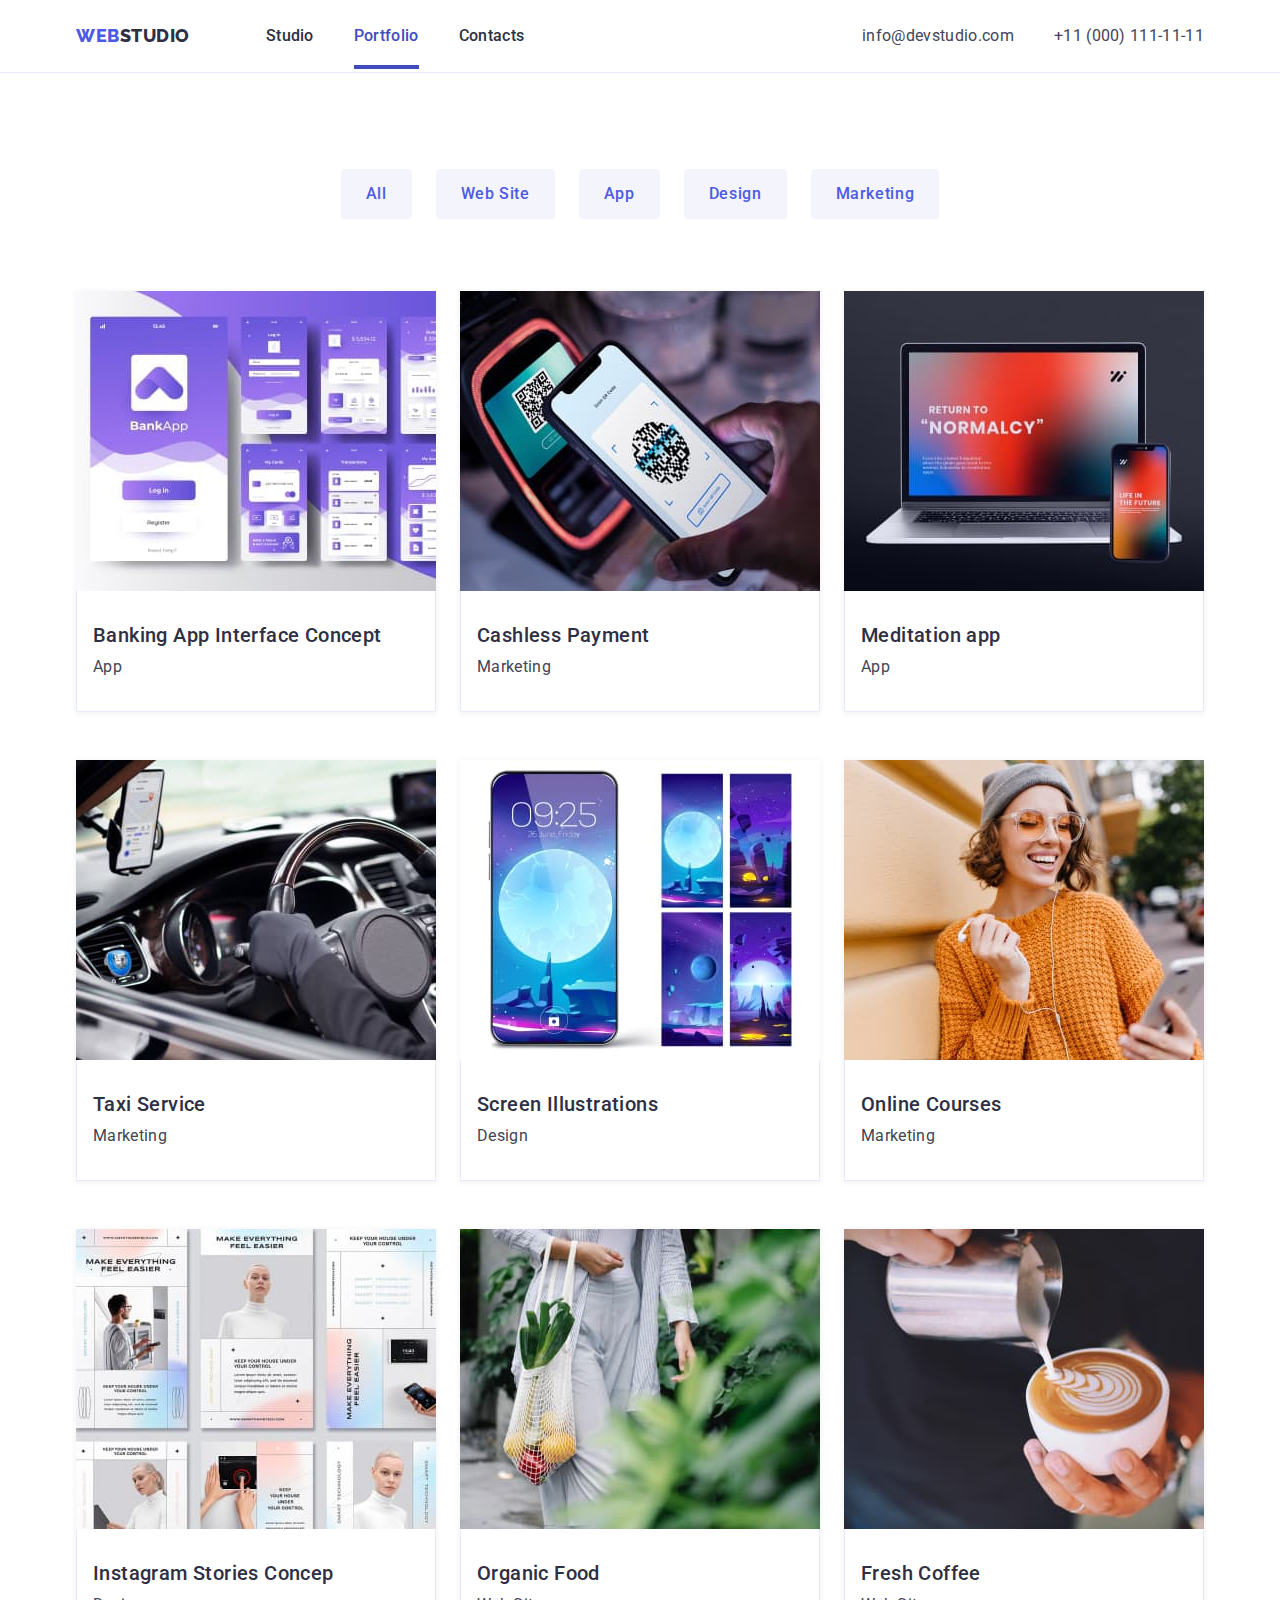
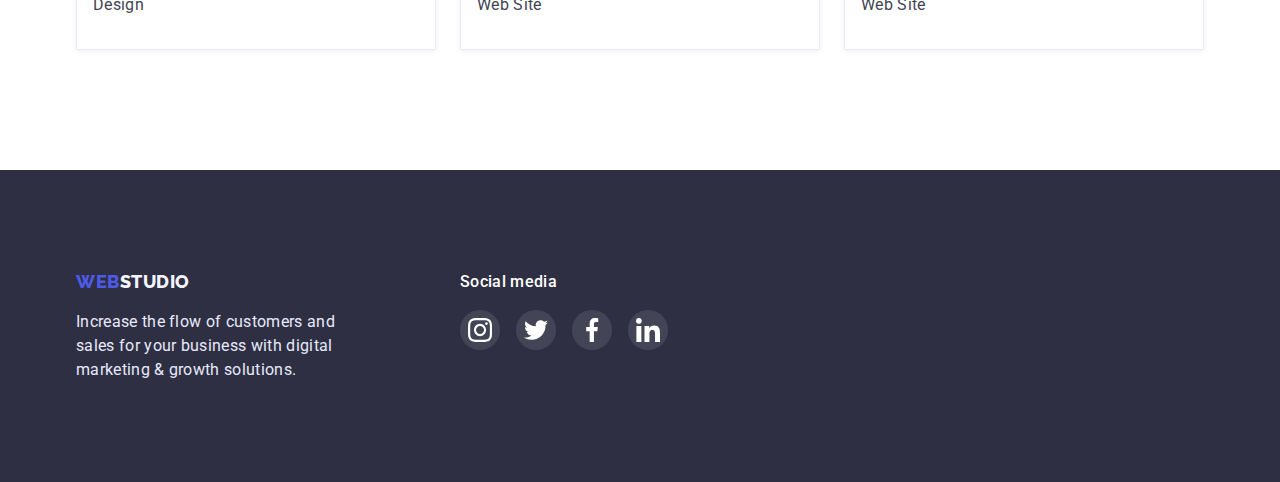
==== portfolio.html @ 72d016c6 "added a modal window" ====
<!DOCTYPE html>
<html lang="en">
<head>
    <meta charset="UTF-8">
    <meta http-equiv="X-UA-Compatible" content="IE=edge">
    <meta name="viewport" content="width=device-width, initial-scale=1.0">
    <title>Portfolio</title>
    <link rel="stylesheet" href="https://cdn.jsdelivr.net/npm/modern-normalize@1.1.0/modern-normalize.min.css">
    <link rel="preconnect" href="https://fonts.googleapis.com"><link rel="preconnect" href="https://fonts.gstatic.com" crossorigin><link href="https://fonts.googleapis.com/css2?family=Raleway:wght@800&family=Roboto:wght@400;500;700&display=swap" rel="stylesheet">
    <link rel="stylesheet" href="./css/styles.css">
</head>
<body>
    <!-- ========= HEADER =============-->
    <header class="page-header">
        <div class="container page-header-container">
            <nav class="menu menu-nav">
                <a class="logo link margin-logo" href="./index.html"><span class="logo-first">Web</span><span class="logo-second">Studio</span></a>
                <ul class="menu-list list margin-list">
                    <li class="menu-item">
                        <a class="menu-link link" href="index.html">Studio</a></li>
                    <li class="menu-item">
                        <a class="menu-link link current" href="./portfolio.html">Portfolio</a></li>
                    <li class="menu-item">
                        <a class="menu-link link" href="">Contacts</a></li>
                </ul>
            </nav>
            <address class="address">
                <ul class="address-list list margin-list">
                    <li  class="address-item address-item-email">
                        <a class="email link" href="mailto:info@devstudio.com">info@devstudio.com</a>
                    </li>
                    <li class="address-item address-item-tel">
                        <a class="tel link" href="tel:+110001111111">+11 (000) 111-11-11</a>
                    </li>
                </ul>
            </address>
        </div>
    </header>

    <!-- ============ Filter buttons ========== -->
    <main>
        <section class="filters">
            <div class="container filter-container">
                <h1 class="work-title visually-hidden">Our work</h1>
                <ul class="filter-list list margin-list">
                    <li  class="filter-item">
                        <button class="filter-btn" type="button">All</button>
                    </li>
                    <li class="filter-item">
                        <button class="filter-btn" type="button">Web Site</button>
                    </li>
                    <li class="filter-item">
                        <button class="filter-btn" type="button">App</button>
                    </li>
                    <li class="filter-item">
                        <button class="filter-btn" type="button">Design</button>
                    </li>
                    <li class="filter-item">
                        <button class="filter-btn" type="button">Marketing</button>
                    </li>                      
                </ul>
    
    <!-- =========== Work examples ============== -->
            
                <ul class="work-list list margin-list">
                    <li class="work-item">
                        <a class="work-link link" href="">                    
                            <img src="./images-portfolio/portfolio1.jpg" alt="bank app" width="360" height="300">
                            <div class="work-card">
                                <h2 class="work-name name">Banking App Interface Concept</h2>
                                <p class="work-description description">App</p>
                            </div>
                        </a>
                    </li>
                    <li class="work-item">
                        <a class="work-link link" href="">
                            <img src="./images-portfolio/portfolio2.jpg" alt="phone" width="360" height="300">
                            <div class="work-card">
                                <h2 class="work-name name">Cashless Payment</h2>
                                <p class="work-description description">Marketing</p>
                            </div> 
                        </a>              
                    </li> 
                    <li class="work-item">
                        <a class="work-link link" href="">
                            <img src="./images-portfolio/portfolio3.jpg" alt="laptop" width="360" height="300">
                            <div class="work-card">
                                <h2 class="work-name name">Meditation app</h2>
                                <p class="work-description description">App</p> 
                            </div>
                        </a>             
                    </li>
                    <li class="work-item">
                        <a class="work-link link" href="">
                            <img src="./images-portfolio/portfolio4.jpg" alt="taxi car" width="360" height="300">
                            <div class="work-card">
                                <h2 class="work-name name">Taxi Service</h2>
                                <p class="work-description description">Marketing</p>
                            </div>
                        </a>
                    </li>
                    <li class="work-item">
                        <a class="work-link link" href="">
                            <img src="./images-portfolio/portfolio5.jpg" alt="phone screen" width="360" height="300">
                            <div class="work-card">
                                <h2 class="work-name name">Screen Illustrations</h2>
                                <p class="work-description description">Design</p>
                        </a>
                            </div>
                    </li>
                    <li class="work-item">
                        <a class="work-link link" href="">
                            <img src="./images-portfolio/portfolio6.jpg" alt="smiling girl" width="360" height="300">
                            <div class="work-card">
                                <h2 class="work-name name">Online Courses</h2>
                                <p class="work-description description">Marketing</p>
                            </div>
                        </a>
                    </li>
                    <li class="work-item">
                        <a class="work-link link" href="">                    
                            <img src="./images-portfolio/portfolio7.jpg" alt="stories" width="360" height="300">
                            <div class="work-card">
                                <h2 class="work-name name">Instagram Stories Concep</h2>
                                <p class="work-description description">Design</p>
                            </div>
                        </a>
                    </li>
                    <li class="work-item">
                        <a class="work-link link" href="">
                            <img src="./images-portfolio/portfolio8.jpg" alt="groceries" width="360" height="300">
                            <div class="work-card">
                                <h2 class="work-name name">Organic Food</h2>
                                <p class="work-description description">Web Site</p>
                            </div>
                        </a>               
                    </li>
                    <li class="work-item">
                        <a class="work-link link" href="">
                            <img src="./images-portfolio/portfolio9.jpg" alt="barista" width="360" height="300">
                            <div class="work-card">
                                <h2 class="work-name name">Fresh Coffee</h2>
                                <p class="work-description description">Web Site</p> 
                            </div>
                        </a>               
                    </li>
                </ul>
            </div>

            
        </section>   
    </main>

    <!-- =========== FOOTER ============= -->
    
    <footer class="page-footer">
        <div class="container footer-container">
            <div class="logo-footer">
                <a class="logo link" href="./index.html"><span class="footer-logo-first">Web</span><span class="footer-logo-second">Studio</span></a>
                <p class="footer-description description">Increase the flow of customers and sales for your business with digital marketing & growth solutions.</p>
            </div>
            <div class="media-footer">
                <h3 class="footer-social-title">Social media</h3>
                <ul class="footer-social-list list">
                    <li class="footer-social-item">
                        <a class="footer-social-link link" href="">
                            <svg class="footer-social-icon" width="24px" height="24px">
                                <use href="./images/icons.svg#icon-instagram"></use>
                            </svg>
                        </a>
                    </li>
                    <li class="footer-social-item">
                        <a class="footer-social-link link" href="">
                            <svg class="footer-social-icon" width="24px" height="24px">
                                <use href="./images/icons.svg#icon-twitter"></use>
                            </svg>
                        </a> 
                    </li>                               
                    <li class="footer-social-item">
                        <a class="footer-social-link link" href="">
                        <svg class="footer-social-icon" width="24px" height="24px">
                            <use href="./images/icons.svg#icon-facebook"></use>
                        </svg>
                        </a> 
                    </li>                               
                    <li class="footer-social-item">
                        <a class="footer-social-link link" href="" type="button">
                            <svg class="footer-social-icon" width="24px" height="24px">
                                <use href="./images/icons.svg#icon-linkedin"></use>
                            </svg>
                        </a>
                    </li>
                </ul>
            </div>
        </div>    
    </footer>
</body>
</html>
---- css/styles.css ----
h1,h2,h3,h4, p {
    margin-top: 0;
    margin-bottom: 0;
}

ul, ol {
    padding-left: 0;
}

img {
    display: block;
}

button {
    cursor: pointer;
}

.container {
    max-width: 1158px;
    margin: 0px auto;
    padding: 0px 15px;
}

body {
    font-family: Roboto, sans-serif;
    letter-spacing: 0.02em;
}

:root {
    --primary-text-color: #2E2F42;
    --secondary-text-color: #434455;
    --primary-accent-color: #404BBF;
    --secondary-accent-color: #4D5AE5;
    --dark-background-text: #FFFFFF;
    --light-background-color: #F4F4FD;
}

/* ======= COMPONENTS ======== */

/* .link.current {
    color: var(--primary-accent-color)
    text-decoration: underline;
} */

.list {
    list-style: none;
}

.link {
    text-decoration: none;
}

.name {
    font-weight: 500;
    font-size: 20px;
    line-height: 1.2;
    letter-spacing: 0.02em;
}

.description {
    font-size: 16px;
    line-height: 1.5;
}

.margin-list {
    margin-bottom: 0;
    margin-top: 0;
}

.padding-top {
    padding-top: 120px;
}

.padding-bottom {
    padding-bottom: 120px;
}

/* =====/components========= */

/* =================== HEADER =================== */

.page-header {
    background-image: var(--dark-background-text);
    border-bottom: 1px solid #E7E9FC;
    padding-top: 24px;
    padding-bottom: 24px;
}

.page-header-container {
    display: flex;
    align-items: center;
}

.menu-nav {
    display: flex;
    align-items: center;
}
.menu-list {
    display: flex;
    align-items: center;
}

.menu-item:not(:last-child) {
    margin-right: 40px;
}

/* відділяє мейл і тел */
.address {
    margin-left: auto;
}
/* --- */

.address-list {
    display: flex;
    align-items: center;
}

.logo {
    font-family: 'Raleway', sans-serif;
    font-weight: 800;
    font-size: 18px;
    line-height: 1.33;
    letter-spacing: 0.03em;
    text-transform: uppercase;
}

.margin-logo {
    margin-right: 76px;
}

.logo-first {
    color: var(--secondary-accent-color);
}

.logo-second {
    color: var(--primary-text-color);
}

.menu-link {
    padding-top: 24px;
    padding-bottom: 24px;

    font-weight: 500;
    font-size: 16px;
    line-height: 1.5;
    color: var(--primary-text-color)
}

.menu-link:hover,
.menu-link:focus {
    color: var(--primary-accent-color);
}

.current {
    position: relative;
    color: var(--primary-accent-color);
}

.current::after {
    position: absolute;
    content: '';
    display: block;
    width: 100%;
    height: 4px;
    left: 0;
    bottom: 0;
    margin: 0 0;
    /* opacity: 0; */
    /* transition: opacity 250ms cubic-bezier(0.165, 0.84, 0.44, 1); */

    background-color: var(--primary-accent-color);
}

.current:hover::after {
    /* opacity: 1; */

}

.email {
    margin-right: 40px;
}

.tel,
.email {
    padding-top: 24px;
    padding-bottom: 24px;

    font-style: normal;
    font-size: 16px;
    line-height: 1.5;
    color: var(--secondary-text-color)
}

.tel:hover,
.tel:focus {
    color: var(--primary-accent-color);
}

.email:hover,
.email:focus {
    color: var(--primary-accent-color);
}

/* =================== HERO =================== */

.hero {
    background-image: 
    linear-gradient(
        rgba(46, 47, 66, 0.7), 
        rgba(46, 47, 66, 0.7)),
    url(../images/people-office.jpg);
    /* background-color: var(--secondary-text-color); */

    background-size: cover;
    background-position: center;
    background-repeat: no-repeat;

    max-width: 1440px;
    height: 600px;
    margin-left: auto;
    margin-right: auto;
    padding-top: 188px;
    padding-bottom: 188px;
}

.hero-title {
    margin-bottom: 48px;
    max-width: 496px;
    margin-right: auto;
    margin-left: auto;

    font-size: 56px;
    line-height: 1.07;
    letter-spacing: 0.02em;
    text-align: center;
    color: var(--dark-background-text);
}

.hero-btn {
    display: flex;
    align-items: center;
    min-width: 169px;
    margin-left: auto;
    margin-right: auto;
    padding: 16px 32px;
    border-radius: 4px;
    border: 1px solid transparent;
    box-shadow: 0px 4px 4px rgba(0, 0, 0, 0.15);

    font-family: inherit;
    font-weight: 500;
    font-size: 16px;
    line-height: 1.5;
    letter-spacing: 0.04em;
    color: var(--dark-background-text);
    cursor: pointer;
    background-color: var(--secondary-accent-color);
}

.hero-btn:hover,
.hero-btn:focus {
    background-color: var(--primary-accent-color);
    box-shadow: 0px 4px 4px rgba(0, 0, 0, 0.15);
}
/* =================== FEATURES =================== */

.visually-hidden {
    position: absolute;
    white-space: nowrap;
    width: 1px;
    height: 1px;
    overflow: hidden;
    border: 0;
    padding: 0;
    clip: rect(0 0 0 0);
    clip-path: inset(50%);
    margin: -1px;
}

.features {
    padding-top: 120px;
    padding-bottom: 120px;
}

.features-list {
    display: flex;
    flex-wrap: wrap;
    margin-left: -24px;
}

.features-item {
    flex-basis: calc( 100% / 4 - 24px );
    margin-left: 24px;
}

.feature-name {
    margin-bottom: 8px;

    color: var(--primary-text-color)
}

.feature-description {
    color: var(--secondary-text-color);
}

.features-images {
    display: flex;
    justify-content: center;
    padding-top: 24px;
    padding-bottom: 24px;
    margin-bottom: 8px;

    background-color: var(--light-background-color);
}

/* =================== SERVICES =================== */

.services {
    padding-bottom: 120px;
}

.services-list {
    display: flex;
    align-items: center;
    margin-bottom: 0;
    margin-top: 0;
    gap: 24px;
}

.services-title {
    margin-bottom: 72px;

    font-size: 36px;
    line-height: 1.11;
    letter-spacing: 0.02em;
    text-align: center;
    text-transform: capitalize;
    color: var(--primary-text-color);
}

/* alternative list width: */

/* .services-item {
    flex-basis: calc( (100%-2) * 48 / 3 ) ;
}  */

/* ================= TEAM MEMBERS ============== */

.team {
    background-color: var(--light-background-color);
    padding-top: 120px;
    padding-bottom: 120px;
}

.team-title {
    margin-bottom: 72px;

    font-size: 36px;
    line-height: 1.11;
    letter-spacing: 0.02em;
    text-align: center;
    text-transform: capitalize;
    color: var(--primary-text-color);
}

.team-list {
    display: flex;
    flex-wrap: wrap;
    align-items: center;
}

.team-item:not(:nth-child(4n)) {
    margin-right: 24px;
}

.team-card {
    background-color: #FFFFFF;
    padding-bottom: 32px;
    padding-top: 32px;
    box-shadow: 0px 1px 6px rgba(46, 47, 66, 0.08), 0px 1px 1px rgba(46, 47, 66, 0.16), 0px 2px 1px rgba(46, 47, 66, 0.08);
}


.team-name {
    margin-bottom: 8px;
    text-align: center;
    color: var(--primary-text-color);
}

.team-position {
    text-align: center;
    color: var(--secondary-text-color);
    margin-bottom: 8px;
}

.team-social {
    display: flex;
    justify-content: space-between;
    align-items: center;
    width: 232px;
    margin-right: auto;
    margin-left: auto;
}

.social-button {
    display: flex;
    justify-content: center;
    align-items: center;
    width: 40px;
    height: 40px;
    border-radius: 50%;
    background-color: var(--secondary-accent-color);
    border-color: transparent;
}

.social-button:is(:hover, :focus) {
    background-color: var(--primary-accent-color);
}

.social-icon {
    fill: var(--dark-background-text);
}

/* =========== Customers ============ */

.customers {
    padding-top: 130px;
    padding-bottom: 120px;
}

.customers-title {
    margin-bottom: 72px;

    font-family: 'Roboto', sans-serif;
    font-size: 36px;
    line-height: 1.1;
    text-align: center;
    letter-spacing: 0.02em;
    color: var(--primary-text-color);
}

.customers-list {
    display: flex;
    align-items: center;
    flex-wrap: wrap;
    margin-top: 0;
    margin-bottom: 0;  
    gap: 24px;  
}

.customers-item {
}

.customers-link {
    display: flex;
    max-width: 168px;
    padding: 16px 32px;
    border: 1px solid #8E8F99;
    border-radius: 4px;
}

.customers-link:is(:hover, :focus) {
    border-color: var(--secondary-accent-color);
}

.customers-icon {
    fill: #8E8F99;
}

.customers-link:is(:hover, :focus) .customers-icon {
    fill: var(--secondary-accent-color);
}

/* =========== FOOTER ============ */

.page-footer {
    background-color: var(--primary-text-color);
    padding-top: 100px;
    padding-bottom: 100px;
}

.footer-container {
    display: flex;
}

.media-footer {
    width: 208px;
    margin-left: 120px;
}

.footer-logo-first {
    color:var(--secondary-accent-color);
}

.footer-logo-second {
    color:var(--light-background-color);
}

.footer-description {
    width: 264px;
    margin-top: 16px;

    letter-spacing: 0.02em;
    color: #E7E9FC;
}

.footer-social-title {
    margin-bottom: 16px;

    font-family: 'Roboto', sans-serif;
    font-weight: 500;
    font-size: 16px;
    line-height: 1.5;
    letter-spacing: 0.02em;
    color: var(--dark-background-text);
}

.footer-social-list {
    display: flex;
    width: 208px;
    margin-left: -16px;
}

.footer-social-link {
    flex-basis: calc(100% / 4 - 16px);
    display: flex;
    align-items: center;
    width: 40px;
    height: 40px;
    margin-left: 16px;
    background-color: var(--secondary-text-color);
    border-radius: 50%;
}

.footer-social-icon {
    margin-left: auto;
    margin-right: auto;
    fill: var(--dark-background-text);
}

.footer-social-link:is(:hover, :focus) {
    background-color: #31D0AA;
}



/* ======= PORTFOLIO PAGE =========*/

/* ====== Filter buttons ======= */

.filters {
    padding-top: 96px;
    padding-bottom: 120px;
}

.filter-list {
    display: flex;
    align-items: center;
    justify-content: center;
}

.filter-item:not(:last-child) {
    margin-right: 24px;
}

.filter-btn {
    display: flex;
    flex-direction: row;
    align-items: flex-start;
    padding: 12px 24px;
    border-radius: 4px;
    border: 1px solid transparent;

    font-family: inherit;
    font-weight: 500;
    font-size: 16px;
    line-height: 1.5;
    align-items: center;
    text-align: center;
    letter-spacing: 0.04em;
    color: var(--secondary-accent-color);
    background-color: var(--light-background-color);
    cursor: pointer;
}

.filter-btn:hover,
.filter-btn:focus {
    color: var(--dark-background-text);
    background-color: var(--primary-accent-color);
    box-shadow: 0px 3px 1px rgba(0, 0, 0, 0.1), 0px 2px 1px rgba(0, 0, 0, 0.08), 0px 2px 2px rgba(0, 0, 0, 0.12);
}

/* <!-- =========== Work examples ============== --> */

.work-list {
    display: flex;
    align-items: center;
    flex-wrap: wrap;
    margin-top: 72px;
}

.work-item:not(:nth-child(3n)) {
    margin-right: 24px;
}

.work-item:not(:nth-last-child(-n+3)) {
    margin-bottom: 48px;
}

.work-item {
    box-shadow: 0px 1px 6px rgba(46, 47, 66, 0.08);
}

.work-item:hover {
    border: var(--light-background-color);
    box-shadow: 0px 1px 6px rgba(46, 47, 66, 0.08), 0px 1px 1px rgba(46, 47, 66, 0.16), 0px 2px 1px rgba(46, 47, 66, 0.08);}

.work-card {
    padding: 32px 16px;
    background-color: var(--dark-background-text);
    border: 1px solid #E7E9FC;
    border-top: transparent;
}

.work-name {
    margin-bottom: 8px;
    color: var(--primary-text-color);
}

.work-description {
    color: var(--secondary-text-color);
}

/* ====== Modal window ========= */

.modal-background {
    position: fixed;
    top: 0;
    left: 0;
    width: 100%;
    height: 100%;
    background-color: rgba(46, 47, 66, 0.4);
}

.modal-window {
    display: flex;
    justify-content: end;
    position: absolute;
    top: 50%;
    left: 50%;
    transform: translate(-50%, -50%);
    width: 408px;
    height: 576px;
    padding: 24px;
    border-radius: 4px;
    background-color: #FCFCFC;
}

.modal-button {
    width: 24px;
    height: 24px;
    border-radius: 50%;
    border: 1px solid rgba(0, 0, 0, 0.1);
    /* background-color: #E7E9FC; */
}

.modal-image {
    fill: #000;
}
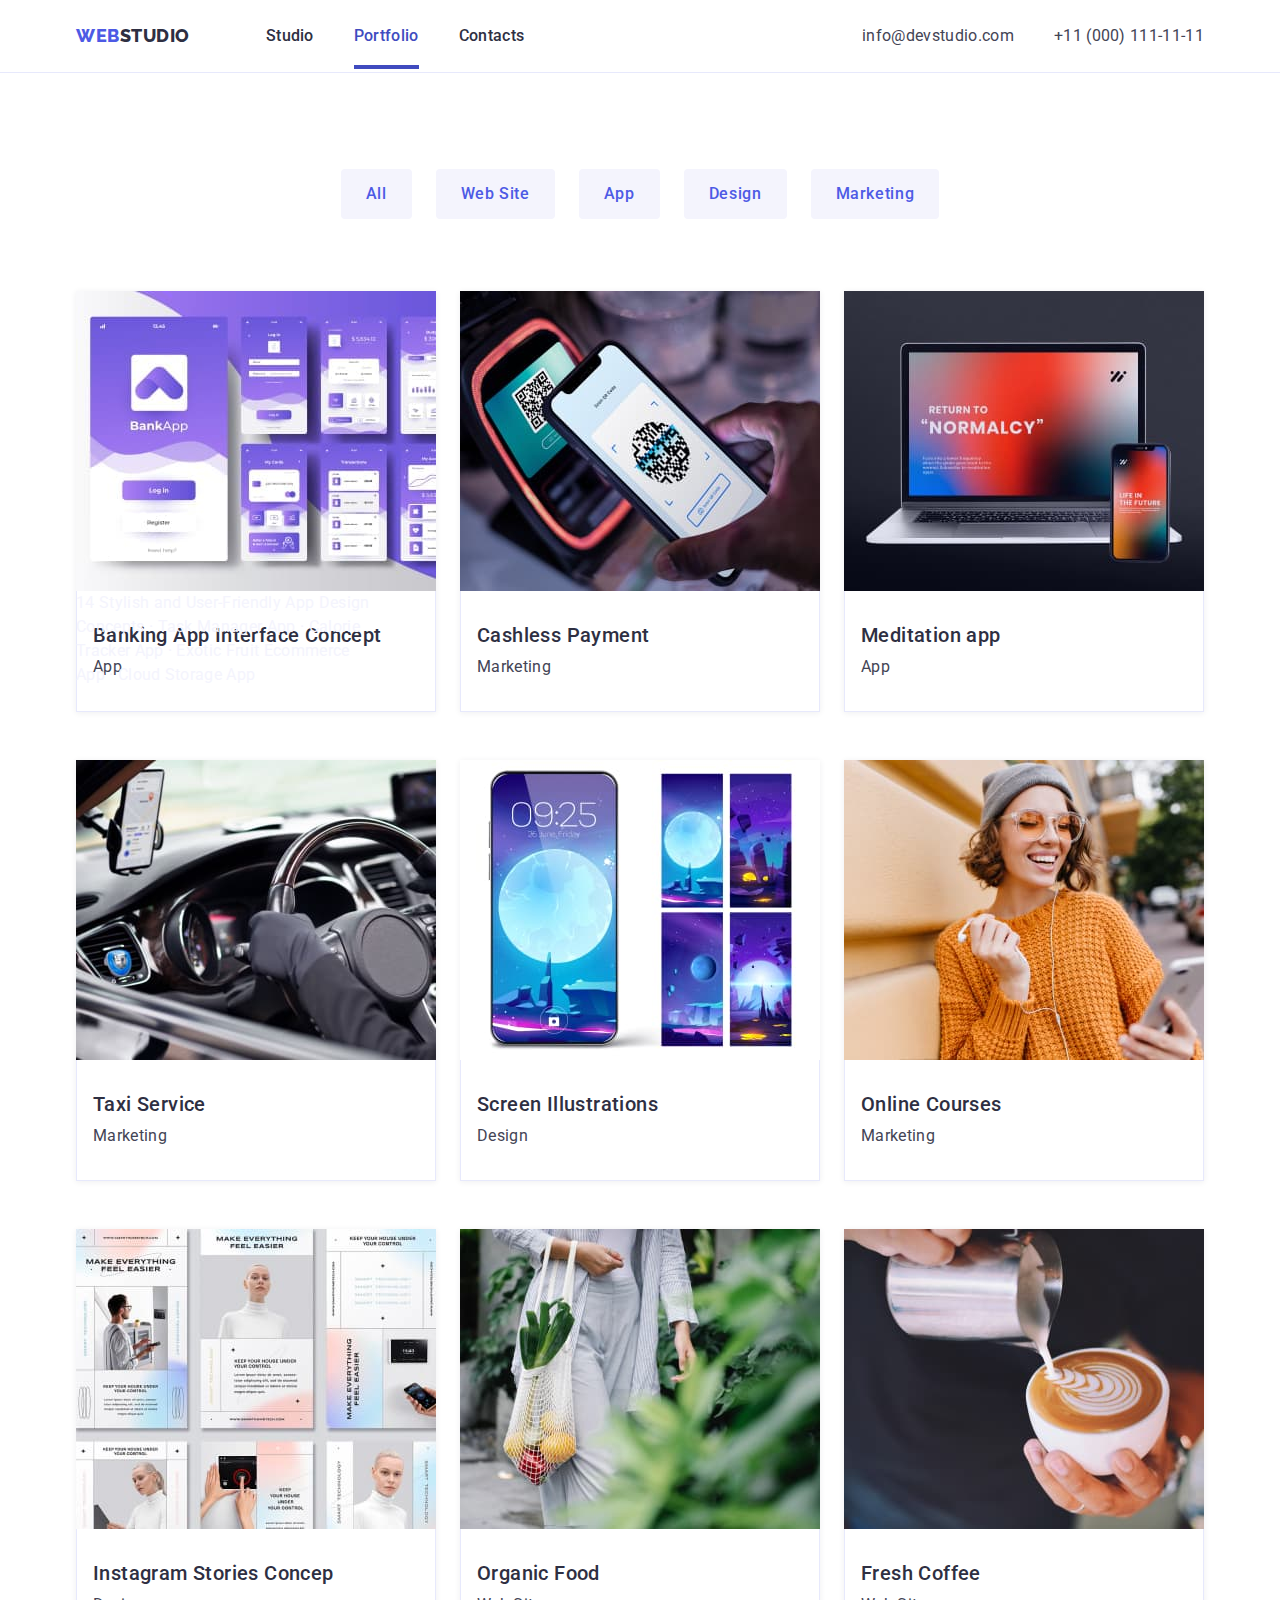
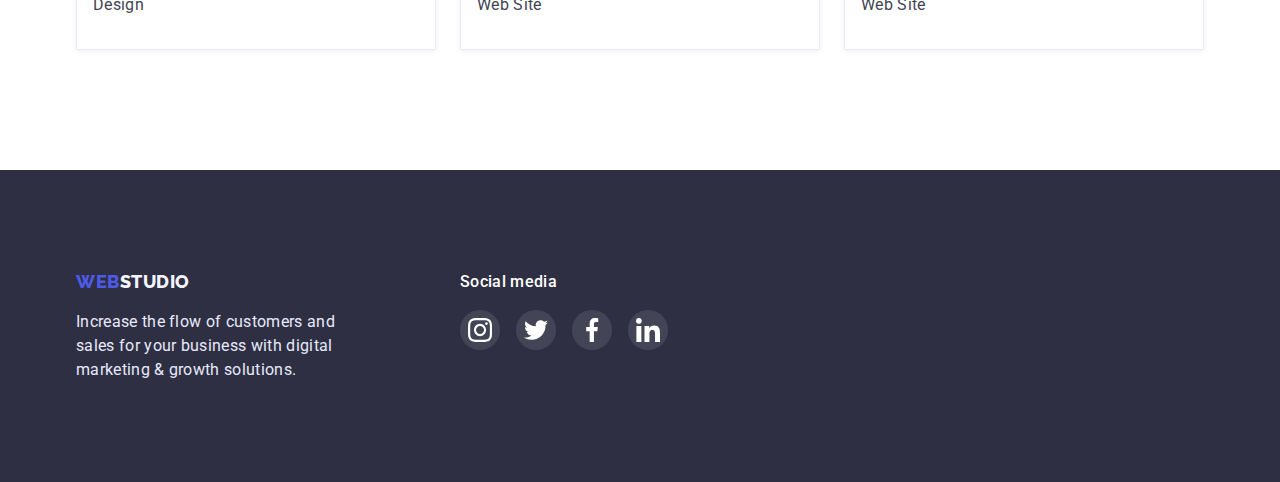
==== commit 3f1f17ab: "added icon" ====
--- a/portfolio.html
+++ b/portfolio.html
@@ -64,8 +64,13 @@
             
                 <ul class="work-list list margin-list">
                     <li class="work-item">
-                        <a class="work-link link" href="">                    
-                            <img src="./images-portfolio/portfolio1.jpg" alt="bank app" width="360" height="300">
+                        <a class="work-link link" href="">
+                            <div class="card-overlay">
+                                <img src="./images-portfolio/portfolio1.jpg" alt="bank app" width="360" height="300">
+                                <p class="card-text">
+                                    14 Stylish and User-Friendly App Design Concepts · Task Manager App · Calorie Tracker App · Exotic Fruit Ecommerce App · Cloud Storage App
+                                </p>
+                            </div>                    
                             <div class="work-card">
                                 <h2 class="work-name name">Banking App Interface Concept</h2>
                                 <p class="work-description description">App</p>
--- a/css/styles.css
+++ b/css/styles.css
@@ -631,6 +631,20 @@
     color: var(--secondary-text-color);
 }
 
+.card-overlay {
+    position: relative;
+}
+
+.card-text {
+    position: absolute;
+    width: 296px;
+
+    font-size: 16px;
+    line-height: 1.5;
+    letter-spacing: 0.02em;
+    color: var(--light-background-color);
+}
+
 /* ====== Modal window ========= */
 
 .modal-background {
@@ -657,13 +671,16 @@
 }
 
 .modal-button {
+    display: flex;
+    justify-content: center;
+    align-items: center;
     width: 24px;
     height: 24px;
     border-radius: 50%;
     border: 1px solid rgba(0, 0, 0, 0.1);
-    /* background-color: #E7E9FC; */
+    background-color: #E7E9FC;
 }
 
 .modal-image {
-    fill: #000;
+    stroke: #000;
 }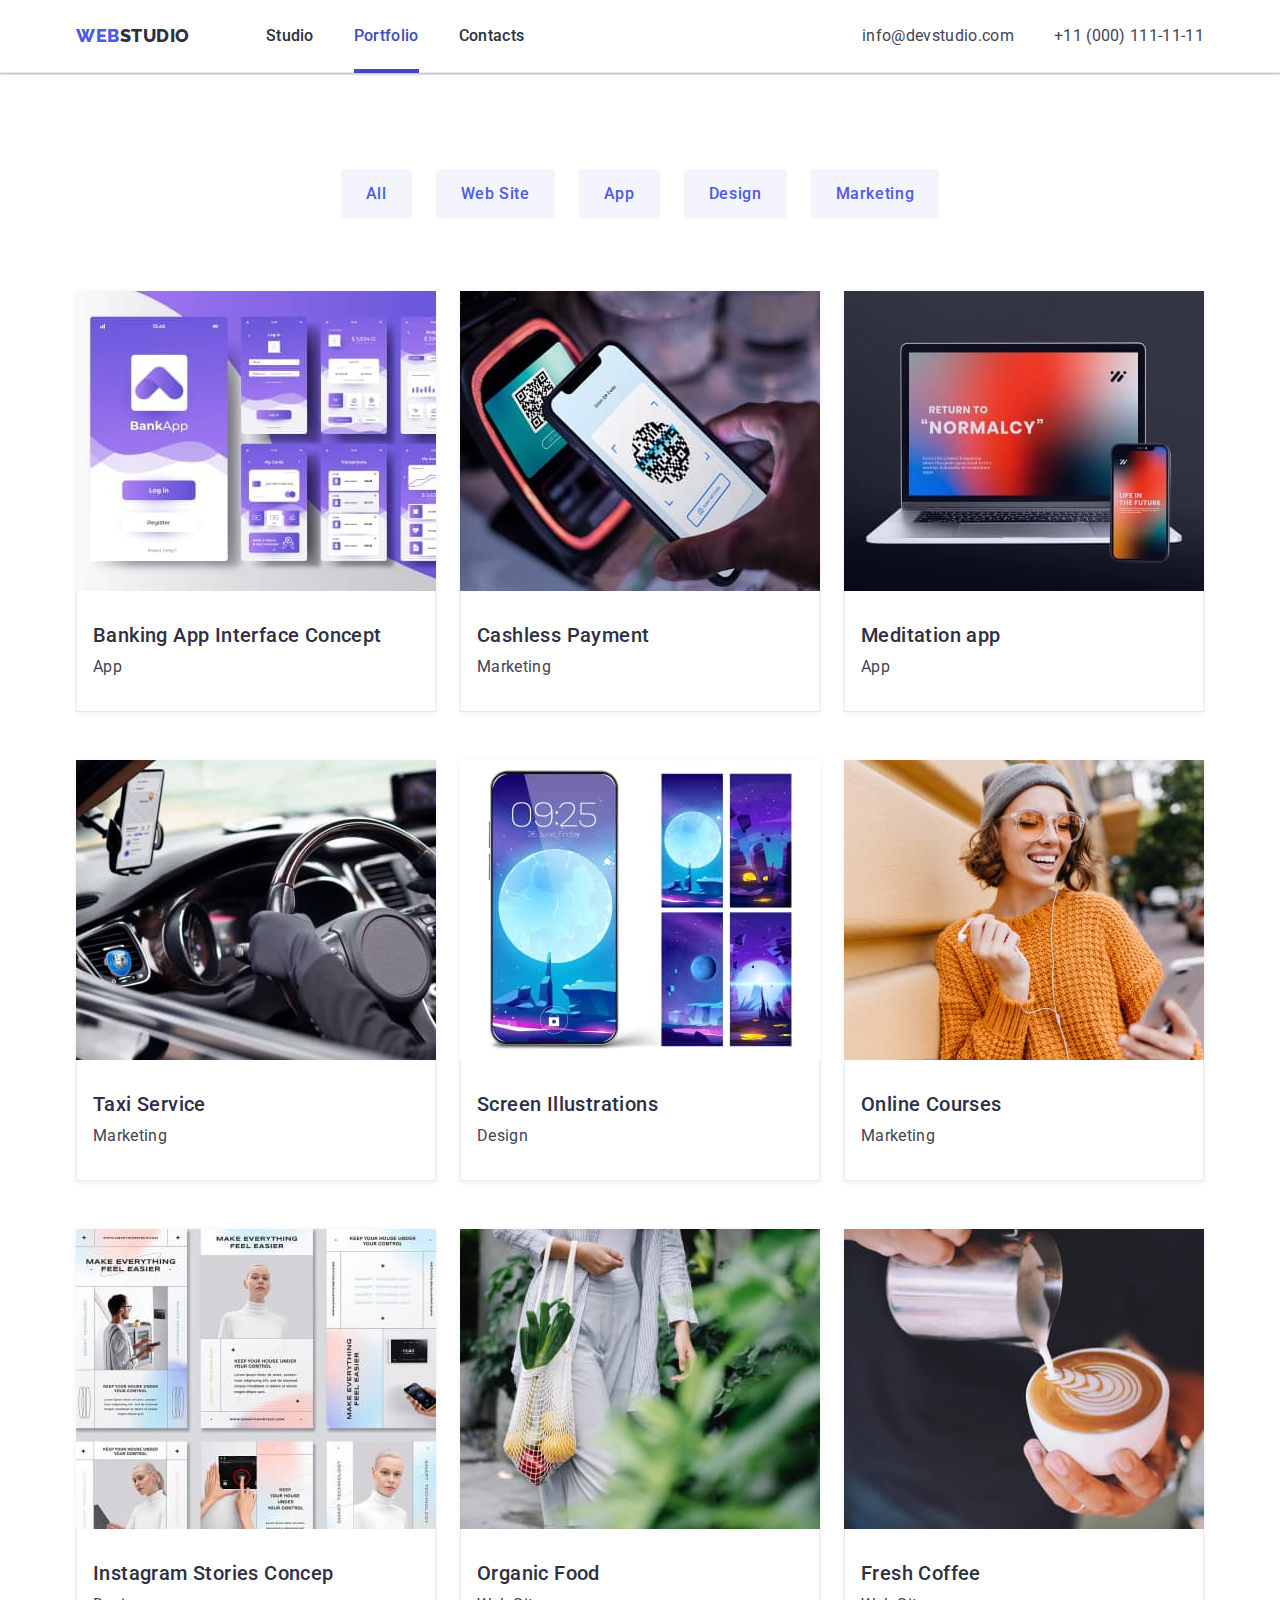
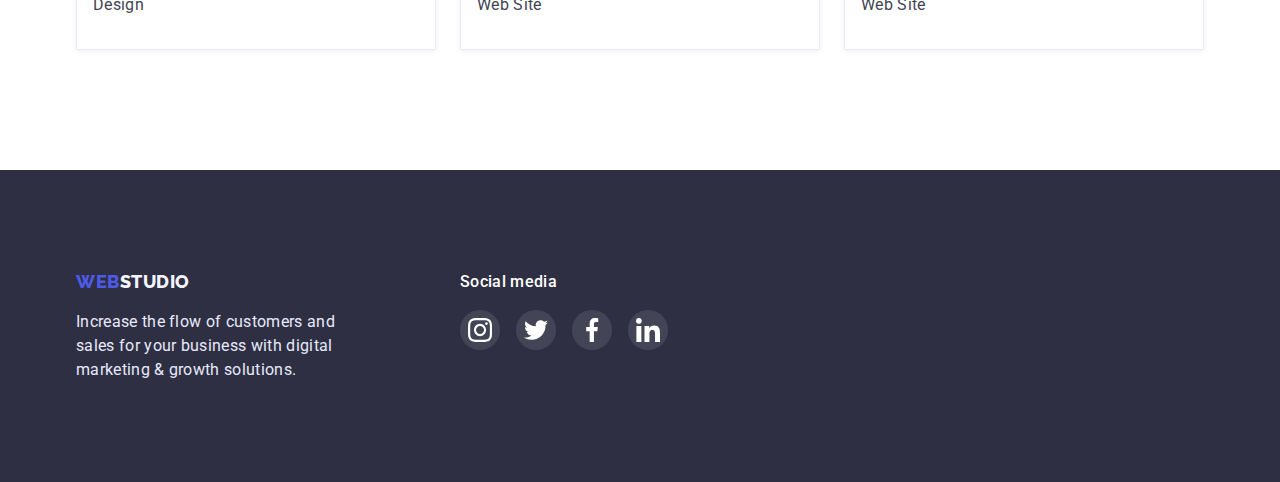
==== commit 3bc19015: "added card-overlays" ====
--- a/portfolio.html
+++ b/portfolio.html
@@ -79,7 +79,12 @@
                     </li>
                     <li class="work-item">
                         <a class="work-link link" href="">
-                            <img src="./images-portfolio/portfolio2.jpg" alt="phone" width="360" height="300">
+                            <div class="card-overlay">
+                                <img src="./images-portfolio/portfolio2.jpg" alt="phone" width="360" height="300">
+                                <p class="card-text">
+                                    14 Stylish and User-Friendly App Design Concepts · Task Manager App · Calorie Tracker App · Exotic Fruit Ecommerce App · Cloud Storage App
+                                </p>
+                            </div>
                             <div class="work-card">
                                 <h2 class="work-name name">Cashless Payment</h2>
                                 <p class="work-description description">Marketing</p>
@@ -88,7 +93,12 @@
                     </li> 
                     <li class="work-item">
                         <a class="work-link link" href="">
-                            <img src="./images-portfolio/portfolio3.jpg" alt="laptop" width="360" height="300">
+                            <div class="card-overlay">
+                                <img src="./images-portfolio/portfolio3.jpg" alt="laptop" width="360" height="300">
+                                <p class="card-text">
+                                    14 Stylish and User-Friendly App Design Concepts · Task Manager App · Calorie Tracker App · Exotic Fruit Ecommerce App · Cloud Storage App
+                                </p>
+                            </div>
                             <div class="work-card">
                                 <h2 class="work-name name">Meditation app</h2>
                                 <p class="work-description description">App</p> 
@@ -97,7 +107,12 @@
                     </li>
                     <li class="work-item">
                         <a class="work-link link" href="">
-                            <img src="./images-portfolio/portfolio4.jpg" alt="taxi car" width="360" height="300">
+                            <div class="card-overlay">
+                                <img src="./images-portfolio/portfolio4.jpg" alt="taxi car" width="360" height="300">
+                                <p class="card-text">
+                                    14 Stylish and User-Friendly App Design Concepts · Task Manager App · Calorie Tracker App · Exotic Fruit Ecommerce App · Cloud Storage App
+                                </p>
+                            </div>
                             <div class="work-card">
                                 <h2 class="work-name name">Taxi Service</h2>
                                 <p class="work-description description">Marketing</p>
@@ -106,7 +121,12 @@
                     </li>
                     <li class="work-item">
                         <a class="work-link link" href="">
-                            <img src="./images-portfolio/portfolio5.jpg" alt="phone screen" width="360" height="300">
+                            <div class="card-overlay">
+                                <img src="./images-portfolio/portfolio5.jpg" alt="phone screen" width="360" height="300">
+                                <p class="card-text">
+                                    14 Stylish and User-Friendly App Design Concepts · Task Manager App · Calorie Tracker App · Exotic Fruit Ecommerce App · Cloud Storage App
+                                </p>
+                            </div>
                             <div class="work-card">
                                 <h2 class="work-name name">Screen Illustrations</h2>
                                 <p class="work-description description">Design</p>
@@ -115,7 +135,12 @@
                     </li>
                     <li class="work-item">
                         <a class="work-link link" href="">
-                            <img src="./images-portfolio/portfolio6.jpg" alt="smiling girl" width="360" height="300">
+                            <div class="card-overlay">
+                                <img src="./images-portfolio/portfolio6.jpg" alt="smiling girl" width="360" height="300">
+                                <p class="card-text">
+                                    14 Stylish and User-Friendly App Design Concepts · Task Manager App · Calorie Tracker App · Exotic Fruit Ecommerce App · Cloud Storage App
+                                </p>
+                            </div>
                             <div class="work-card">
                                 <h2 class="work-name name">Online Courses</h2>
                                 <p class="work-description description">Marketing</p>
@@ -123,8 +148,13 @@
                         </a>
                     </li>
                     <li class="work-item">
-                        <a class="work-link link" href="">                    
-                            <img src="./images-portfolio/portfolio7.jpg" alt="stories" width="360" height="300">
+                        <a class="work-link link" href="">
+                            <div class="card-overlay">
+                                <img src="./images-portfolio/portfolio7.jpg" alt="stories" width="360" height="300">
+                                <p class="card-text">
+                                    14 Stylish and User-Friendly App Design Concepts · Task Manager App · Calorie Tracker App · Exotic Fruit Ecommerce App · Cloud Storage App
+                                </p>
+                            </div>                
                             <div class="work-card">
                                 <h2 class="work-name name">Instagram Stories Concep</h2>
                                 <p class="work-description description">Design</p>
@@ -133,7 +163,12 @@
                     </li>
                     <li class="work-item">
                         <a class="work-link link" href="">
-                            <img src="./images-portfolio/portfolio8.jpg" alt="groceries" width="360" height="300">
+                            <div class="card-overlay">
+                                <img src="./images-portfolio/portfolio8.jpg" alt="groceries" width="360" height="300">
+                                <p class="card-text">
+                                    14 Stylish and User-Friendly App Design Concepts · Task Manager App · Calorie Tracker App · Exotic Fruit Ecommerce App · Cloud Storage App
+                                </p>
+                            </div> 
                             <div class="work-card">
                                 <h2 class="work-name name">Organic Food</h2>
                                 <p class="work-description description">Web Site</p>
@@ -142,7 +177,12 @@
                     </li>
                     <li class="work-item">
                         <a class="work-link link" href="">
-                            <img src="./images-portfolio/portfolio9.jpg" alt="barista" width="360" height="300">
+                            <div class="card-overlay">
+                                <img src="./images-portfolio/portfolio9.jpg" alt="barista" width="360" height="300">
+                                <p class="card-text">
+                                    14 Stylish and User-Friendly App Design Concepts · Task Manager App · Calorie Tracker App · Exotic Fruit Ecommerce App · Cloud Storage App
+                                </p>
+                            </div> 
                             <div class="work-card">
                                 <h2 class="work-name name">Fresh Coffee</h2>
                                 <p class="work-description description">Web Site</p> 
--- a/css/styles.css
+++ b/css/styles.css
@@ -84,6 +84,7 @@
     border-bottom: 1px solid #E7E9FC;
     padding-top: 24px;
     padding-bottom: 24px;
+    box-shadow: 0px 2px 1px rgba(46, 47, 66, 0.08), 0px 1px 1px rgba(46, 47, 66, 0.16), 0px 1px 6px rgba(46, 47, 66, 0.08);
 }
 
 .page-header-container {
@@ -138,7 +139,7 @@
 
 .menu-link {
     padding-top: 24px;
-    padding-bottom: 24px;
+    padding-bottom: 28px;
 
     font-weight: 500;
     font-size: 16px;
@@ -633,11 +634,39 @@
 
 .card-overlay {
     position: relative;
+    max-width: 360px;
+    max-height: 300px;
+    overflow: hidden;
+}
+
+.card-overlay::before {
+    display: inline-block;
+    content: '';
+    position: absolute;
+    width: 100%;
+    height: 100%;
+    background-color: var(--secondary-accent-color);
+    transform: translateY(100%);
+    transition: transform 900ms cubic-bezier(0.19, 1, 0.22, 1);
+}
+
+.card-overlay:hover .card-text  {
+    opacity: 1;
+    transition: opacity 800ms;
+}
+
+.card-overlay:hover::before{
+    transform: translateY(0);
+    opacity: 1;
 }
 
 .card-text {
     position: absolute;
+    top: 50%;
+    left: 50%;
+    transform: translate(-50%, -50%);
     width: 296px;
+    opacity: 0;
 
     font-size: 16px;
     line-height: 1.5;
@@ -654,6 +683,9 @@
     width: 100%;
     height: 100%;
     background-color: rgba(46, 47, 66, 0.4);
+    transform: opacity (1);
+
+    transition: transform 800ms cubic-bezier(0.23, 1, 0.320, 1); */
 }
 
 .modal-window {
@@ -662,13 +694,20 @@
     position: absolute;
     top: 50%;
     left: 50%;
-    transform: translate(-50%, -50%);
+    transform: translate(-50%, -50%) scale(1);
     width: 408px;
     height: 576px;
     padding: 24px;
     border-radius: 4px;
     background-color: #FCFCFC;
-}
+
+    transition: transform 400ms cubic-bezier(0.23, 1, 0.320, 1);
+}
+
+.modal-background.is-hidden .modal-window {
+    transform: translate(-50%, -50%) scale(0.7);
+}
+
 
 .modal-button {
     display: flex;
@@ -681,6 +720,20 @@
     background-color: #E7E9FC;
 }
 
-.modal-image {
-    stroke: #000;
-}+.modal-button:hover {
+    background-color: var(--primary-accent-color);
+}
+
+.modal-button:hover .modal-image {
+    fill: #fff;
+}
+
+.modal-image:hover {
+    fill: #000;
+}
+
+.is-hidden {
+    opacity: 0;
+    visibility: hidden;
+    pointer-events: none;
+}
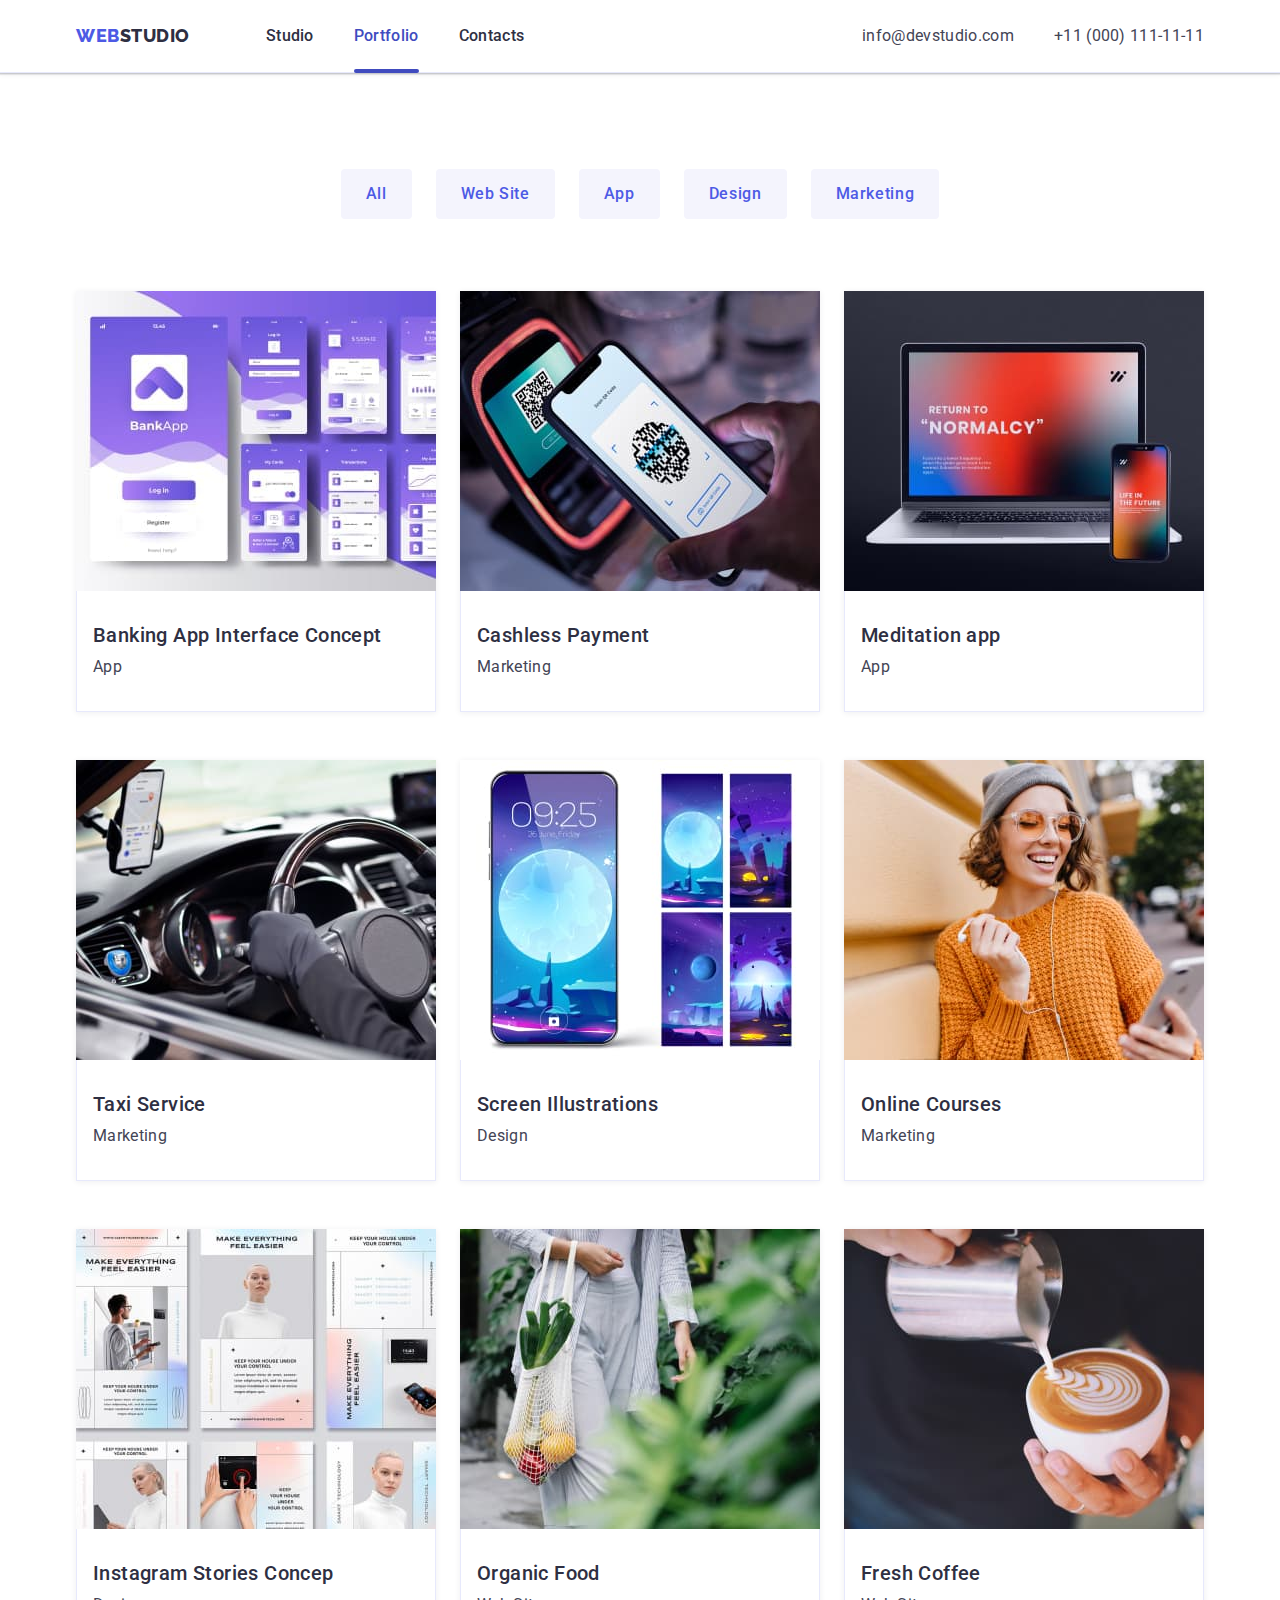
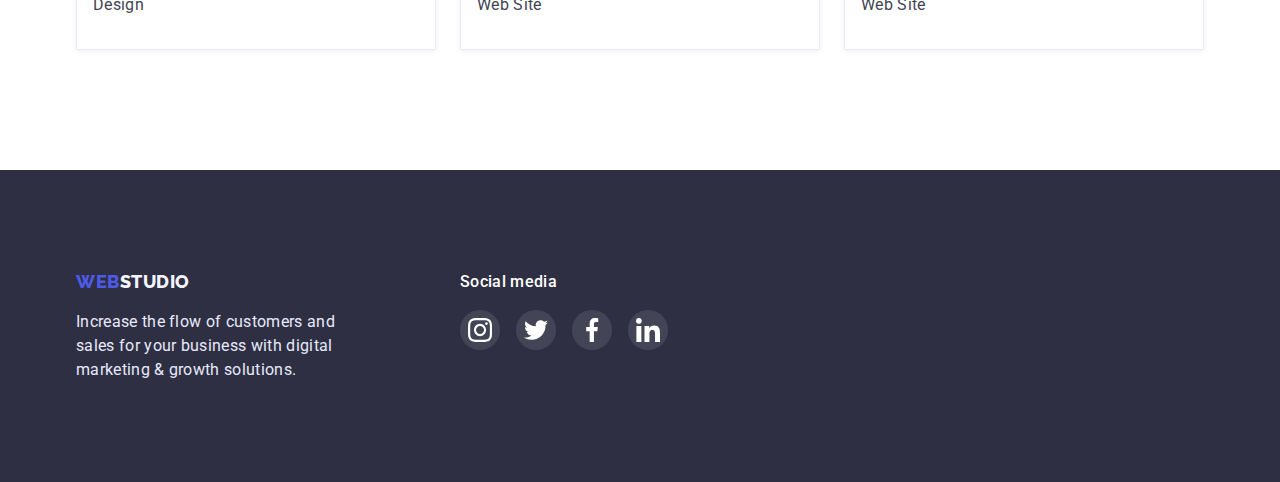
==== commit d8c30f83: "final corrections" ====
--- a/portfolio.html
+++ b/portfolio.html
@@ -130,8 +130,8 @@
                             <div class="work-card">
                                 <h2 class="work-name name">Screen Illustrations</h2>
                                 <p class="work-description description">Design</p>
-                        </a>
-                            </div>
+                            </div>
+                        </a>
                     </li>
                     <li class="work-item">
                         <a class="work-link link" href="">
--- a/css/styles.css
+++ b/css/styles.css
@@ -144,7 +144,9 @@
     font-weight: 500;
     font-size: 16px;
     line-height: 1.5;
-    color: var(--primary-text-color)
+    color: var(--primary-text-color);
+
+    transition: color 250ms cubic-bezier(0.39, 0.575, 0.565, 1);
 }
 
 .menu-link:hover,
@@ -166,6 +168,7 @@
     left: 0;
     bottom: 0;
     margin: 0 0;
+    border-radius: 4px;
     /* opacity: 0; */
     /* transition: opacity 250ms cubic-bezier(0.165, 0.84, 0.44, 1); */
 
@@ -189,7 +192,10 @@
     font-style: normal;
     font-size: 16px;
     line-height: 1.5;
-    color: var(--secondary-text-color)
+    color: var(--secondary-text-color);
+    
+    transition: color 250ms cubic-bezier(0.25, 0.46, 0.45, 0.94);
+    
 }
 
 .tel:hover,
@@ -256,6 +262,8 @@
     color: var(--dark-background-text);
     cursor: pointer;
     background-color: var(--secondary-accent-color);
+
+    transition: background-color 250ms cubic-bezier(0.39, 0.575, 0.565, 1);
 }
 
 .hero-btn:hover,
@@ -412,6 +420,8 @@
     border-radius: 50%;
     background-color: var(--secondary-accent-color);
     border-color: transparent;
+
+    transition: background-color 250ms cubic-bezier(0.39, 0.575, 0.565, 1);
 }
 
 .social-button:is(:hover, :focus) {
@@ -458,6 +468,8 @@
     padding: 16px 32px;
     border: 1px solid #8E8F99;
     border-radius: 4px;
+
+    transition: border-color 250ms cubic-bezier(0.39, 0.575, 0.565, 1);
 }
 
 .customers-link:is(:hover, :focus) {
@@ -466,6 +478,8 @@
 
 .customers-icon {
     fill: #8E8F99;
+
+    transition: fill 250ms cubic-bezier(0.39, 0.575, 0.565, 1);
 }
 
 .customers-link:is(:hover, :focus) .customers-icon {
@@ -531,6 +545,8 @@
     margin-left: 16px;
     background-color: var(--secondary-text-color);
     border-radius: 50%;
+
+    transition: background-color 250ms cubic-bezier(0.39, 0.575, 0.565, 1);
 }
 
 .footer-social-icon {
@@ -582,6 +598,8 @@
     color: var(--secondary-accent-color);
     background-color: var(--light-background-color);
     cursor: pointer;
+
+    transition: background-color 250ms cubic-bezier(0.39, 0.575, 0.565, 1), color 250ms cubic-bezier(0.39, 0.575, 0.565, 1), box-shadow 250ms cubic-bezier(0.39, 0.575, 0.565, 1);
 }
 
 .filter-btn:hover,
@@ -608,13 +626,15 @@
     margin-bottom: 48px;
 }
 
-.work-item {
+.work-link {
+    display: block;
     box-shadow: 0px 1px 6px rgba(46, 47, 66, 0.08);
 }
 
-.work-item:hover {
+.work-link:is(:hover, :focus) {
     border: var(--light-background-color);
-    box-shadow: 0px 1px 6px rgba(46, 47, 66, 0.08), 0px 1px 1px rgba(46, 47, 66, 0.16), 0px 2px 1px rgba(46, 47, 66, 0.08);}
+    box-shadow: 0px 1px 6px rgba(46, 47, 66, 0.08), 0px 1px 1px rgba(46, 47, 66, 0.16), 0px 2px 1px rgba(46, 47, 66, 0.08);
+}
 
 .work-card {
     padding: 32px 16px;
@@ -650,14 +670,14 @@
     transition: transform 900ms cubic-bezier(0.19, 1, 0.22, 1);
 }
 
-.card-overlay:hover .card-text  {
-    opacity: 1;
-    transition: opacity 800ms;
-}
-
-.card-overlay:hover::before{
+.work-link:is(:hover, :focus) .card-overlay::before {
     transform: translateY(0);
     opacity: 1;
+}
+
+.work-link:is(:hover, :focus) .card-text {
+    opacity: 1;
+    transition: transform 800ms, opacity 800ms;
 }
 
 .card-text {
@@ -665,8 +685,10 @@
     top: 50%;
     left: 50%;
     transform: translate(-50%, -50%);
+
     width: 296px;
     opacity: 0;
+
 
     font-size: 16px;
     line-height: 1.5;
@@ -683,9 +705,9 @@
     width: 100%;
     height: 100%;
     background-color: rgba(46, 47, 66, 0.4);
-    transform: opacity (1);
-
-    transition: transform 800ms cubic-bezier(0.23, 1, 0.320, 1); */
+    opacity: 1;
+
+    transition: opacity 800ms cubic-bezier(0.23, 1, 0.320, 1), visibility 100ms cubic-bezier(0.23, 1, 0.320, 1);
 }
 
 .modal-window {
@@ -718,6 +740,8 @@
     border-radius: 50%;
     border: 1px solid rgba(0, 0, 0, 0.1);
     background-color: #E7E9FC;
+
+    transition: background-color 250ms cubic-bezier(0.39, 0.575, 0.565, 1);
 }
 
 .modal-button:hover {
